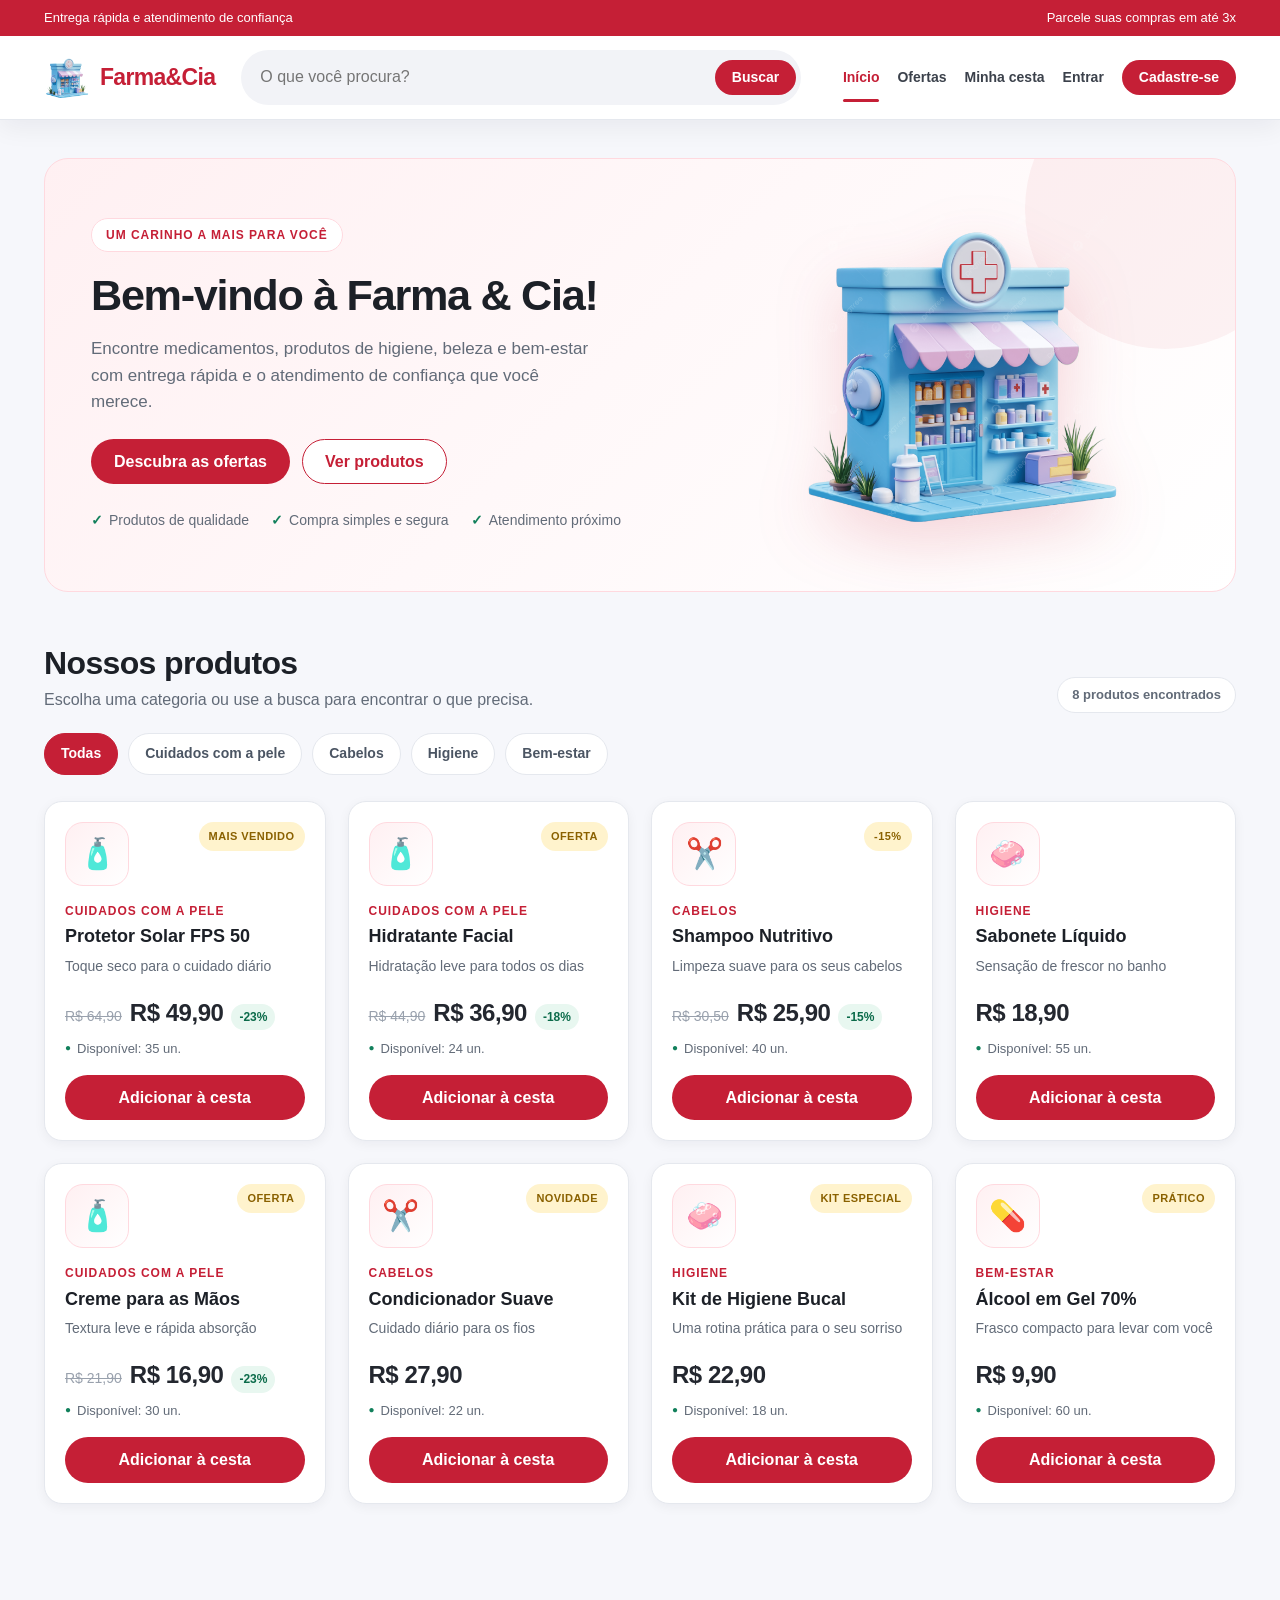
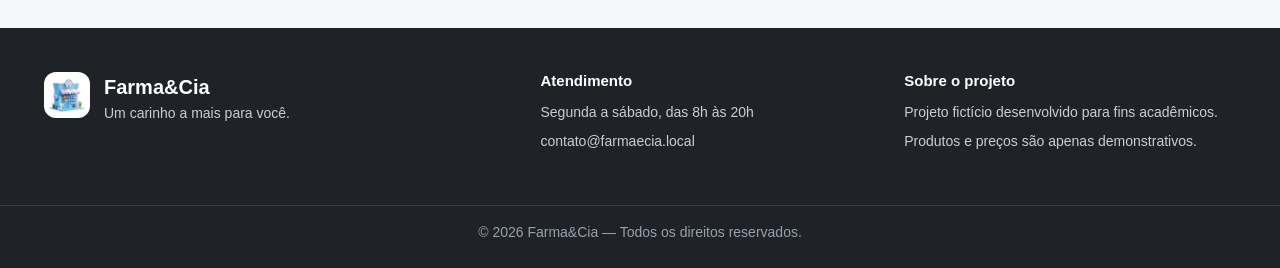
==== docs/index.html @ a73f828a "Versao estatica para GitHub Pages: loja, ofertas, cesta, login simulado e pedidos" ====
<!DOCTYPE html>
<html lang="pt-BR">
<head>
    <meta charset="utf-8" />
    <meta name="viewport" content="width=device-width, initial-scale=1.0" />
    <meta name="description" content="Farma&Cia — sua farmácia de confiança. Medicamentos, higiene, beleza e bem-estar com entrega rápida." />
    <title>Loja - Farma&Cia</title>
    <link rel="icon" type="image/png" href="images/logo-farma.png" />
    <link rel="stylesheet" href="css/site.css" />
</head>
<body>

    <a class="pular-conteudo" href="#conteudo">Pular para o conteúdo</a>

    <header class="cabecalho" id="cabecalho"></header>

    <main id="conteudo" class="conteudo">

        <section class="hero">
            <div class="hero-texto">
                <span class="hero-etiqueta">Um carinho a mais para você</span>
                <h1>Bem-vindo à Farma &amp; Cia!</h1>
                <p>
                    Encontre medicamentos, produtos de higiene, beleza e bem-estar
                    com entrega rápida e o atendimento de confiança que você merece.
                </p>
                <div class="hero-acoes">
                    <a class="botao" href="ofertas.html">Descubra as ofertas</a>
                    <a class="botao botao-secundario" href="#produtos">Ver produtos</a>
                </div>
                <ul class="hero-vantagens">
                    <li>Produtos de qualidade</li>
                    <li>Compra simples e segura</li>
                    <li>Atendimento próximo</li>
                </ul>
            </div>
            <div class="hero-imagem">
                <img src="images/logo-farma.png" alt="Ilustração de uma farmácia colorida" />
            </div>
        </section>

        <section class="secao" id="produtos">
            <div class="secao-cabecalho">
                <div>
                    <h2>Nossos produtos</h2>
                    <p>Escolha uma categoria ou use a busca para encontrar o que precisa.</p>
                </div>
                <span class="resultado" id="resultado"></span>
            </div>

            <div class="filtros" aria-label="Filtrar por categoria" id="filtros"></div>

            <div class="grade-produtos" id="grade-produtos"></div>

            <div class="estado-vazio" id="estado-vazio" style="display:none">
                <span class="icone" aria-hidden="true">🔎</span>
                <h2>Nenhum produto encontrado</h2>
                <p>Tente outra busca ou escolha uma categoria diferente.</p>
                <a class="botao" href="index.html">Ver todos os produtos</a>
            </div>
        </section>

    </main>

    <footer class="rodape" id="rodape"></footer>

    <script src="js/app.js"></script>
    <script>farmaApp.iniciarIndex();</script>

</body>
</html>
---- docs/css/site.css ----
﻿/* ============================================================
   Farma&Cia — folha de estilo principal
   Paleta: vermelho #c51f36 | fundo claro #f6f7fb
   ============================================================ */

:root {
    --vermelho: #c51f36;
    --vermelho-escuro: #99182b;
    --rosa: #fff0f2;
    --rosa-borda: #ffd9df;
    --texto: #23272f;
    --texto-suave: #626b78;
    --borda: #e5e8ee;
    --fundo: #f6f7fb;
    --branco: #ffffff;
    --verde: #12805c;
    --verde-fundo: #e8f7f0;
    --raio: 16px;
    --sombra: 0 14px 34px rgba(15, 23, 42, 0.09);
    --sombra-leve: 0 3px 12px rgba(15, 23, 42, 0.05);
}

*,
*::before,
*::after {
    box-sizing: border-box;
}

html {
    scroll-behavior: smooth;
}

body {
    margin: 0;
    padding: 0;
    color: var(--texto);
    background-color: var(--fundo);
    font-family: "Segoe UI", Roboto, "Helvetica Neue", Arial, sans-serif;
    line-height: 1.55;
    -webkit-font-smoothing: antialiased;
}

h1,
h2,
h3,
h4 {
    margin: 0 0 0.5em;
    line-height: 1.2;
    color: #1c2027;
}

h1 {
    font-size: clamp(1.9rem, 3.4vw, 2.7rem);
    letter-spacing: -0.03em;
}

h2 {
    font-size: clamp(1.5rem, 2.6vw, 2rem);
    letter-spacing: -0.02em;
}

h3 {
    font-size: 1.15rem;
}

p {
    margin: 0 0 1em;
}

a {
    color: inherit;
    text-decoration: none;
}

img {
    max-width: 100%;
    display: block;
}

ul,
ol {
    margin: 0;
    padding: 0;
}

button,
input,
select,
textarea {
    font: inherit;
}

/* ------------------------------------------------------------
   Acessibilidade
   ------------------------------------------------------------ */

.visualmente-oculto {
    position: absolute !important;
    width: 1px;
    height: 1px;
    padding: 0;
    margin: -1px;
    overflow: hidden;
    clip: rect(0, 0, 0, 0);
    white-space: nowrap;
    border: 0;
}

.pular-conteudo {
    position: absolute;
    left: -999px;
    top: 8px;
    z-index: 200;
    padding: 10px 16px;
    border-radius: 8px;
    background: var(--vermelho);
    color: #fff;
    font-weight: 700;
}

.pular-conteudo:focus {
    left: 16px;
}

:focus-visible {
    outline: 3px solid rgba(197, 31, 54, 0.28);
    outline-offset: 2px;
}

/* ------------------------------------------------------------
   Cabeçalho e navegação
   ------------------------------------------------------------ */

.faixa-topo {
    background: var(--vermelho);
    color: #fff;
    font-size: 13px;
}

.faixa-topo-conteudo {
    display: flex;
    justify-content: space-between;
    align-items: center;
    gap: 16px;
    padding-top: 8px;
    padding-bottom: 8px;
}

.cabecalho {
    position: sticky;
    top: 0;
    z-index: 100;
    background: var(--branco);
    border-bottom: 1px solid var(--borda);
    box-shadow: 0 8px 24px rgba(15, 23, 42, 0.06);
}

.navegacao {
    width: 100%;
    max-width: 1240px;
    margin: 0 auto;
    padding-right: 24px;
    padding-left: 24px;
}

.navegacao-principal {
    display: flex;
    align-items: center;
    gap: 26px;
    padding-top: 14px;
    padding-bottom: 14px;
}

.marca {
    display: flex;
    align-items: center;
    gap: 10px;
    color: var(--vermelho);
    font-size: 23px;
    font-weight: 800;
    letter-spacing: -0.03em;
    white-space: nowrap;
}

.marca strong {
    font-weight: 800;
}

.logo-farma {
    width: 46px;
    height: 46px;
    object-fit: contain;
}

.form-pesquisa {
    display: flex;
    flex: 1 1 260px;
    align-items: center;
    gap: 8px;
    max-width: 560px;
    padding: 4px 4px 4px 18px;
    background: #f2f3f7;
    border: 1px solid transparent;
    border-radius: 999px;
    transition: background 0.18s, border-color 0.18s, box-shadow 0.18s;
}

.form-pesquisa:focus-within {
    background: #fff;
    border-color: rgba(197, 31, 54, 0.35);
    box-shadow: 0 0 0 4px rgba(197, 31, 54, 0.08);
}

.barra-pesquisa {
    flex: 1;
    min-width: 0;
    padding: 10px 0 !important;
    border: 0 !important;
    border-radius: 0 !important;
    background: transparent !important;
    outline: none;
}

.menu-acoes {
    display: flex;
    align-items: center;
    gap: 18px;
    margin-left: auto;
    list-style: none;
}

.menu-acoes li {
    display: flex;
    align-items: center;
}

.menu-acoes form {
    margin: 0;
}

.menu-link {
    position: relative;
    padding: 6px 0;
    color: #3b414b;
    font-size: 14px;
    font-weight: 600;
}

.menu-link:hover,
.menu-link.ativo {
    color: var(--vermelho);
}

.menu-link.ativo::after {
    content: "";
    position: absolute;
    right: 0;
    bottom: -8px;
    left: 0;
    height: 3px;
    border-radius: 3px;
    background: var(--vermelho);
}

.link-carrinho {
    display: flex;
    align-items: center;
    gap: 6px;
}

.badge-carrinho {
    display: inline-grid;
    place-items: center;
    min-width: 20px;
    height: 20px;
    padding: 0 5px;
    border-radius: 999px;
    background: var(--vermelho);
    color: #fff;
    font-size: 11px;
    font-weight: 800;
}

.menu-usuario {
    max-width: 220px;
    color: var(--texto-suave);
    font-size: 14px;
}

.menu-usuario strong {
    display: inline-block;
    max-width: 130px;
    overflow: hidden;
    color: var(--texto);
    font-weight: 700;
    text-overflow: ellipsis;
    vertical-align: bottom;
    white-space: nowrap;
}

/* ------------------------------------------------------------
   Botões
   ------------------------------------------------------------ */

button,
.botao {
    display: inline-flex;
    align-items: center;
    justify-content: center;
    gap: 8px;
    padding: 12px 22px;
    border: 1px solid transparent;
    border-radius: 999px;
    background: var(--vermelho);
    color: #fff;
    font-weight: 700;
    line-height: 1.2;
    text-align: center;
    cursor: pointer;
    transition: background 0.18s, color 0.18s, border-color 0.18s, transform 0.18s, box-shadow 0.18s;
}

button:hover,
.botao:hover {
    background: var(--vermelho-escuro);
    color: #fff;
    transform: translateY(-1px);
    box-shadow: 0 8px 18px rgba(197, 31, 54, 0.2);
}

button:disabled {
    cursor: not-allowed;
    opacity: 0.55;
    transform: none;
    box-shadow: none;
}

.botao-pequeno {
    padding: 8px 16px;
    font-size: 14px;
}

.botao-bloco {
    width: 100%;
}

.botao-secundario {
    background: #fff;
    border-color: var(--vermelho);
    color: var(--vermelho);
}

.botao-secundario:hover {
    background: var(--rosa);
    border-color: var(--vermelho-escuro);
    color: var(--vermelho-escuro);
    box-shadow: none;
}

.botao-contorno {
    background: transparent;
    border-color: var(--borda);
    color: var(--texto-suave);
}

.botao-contorno:hover {
    background: #f2f3f7;
    border-color: #d5d9e1;
    color: var(--texto);
    box-shadow: none;
}

/* ------------------------------------------------------------
   Conteúdo principal
   ------------------------------------------------------------ */

.conteudo {
    width: 100%;
    max-width: 1240px;
    min-height: 65vh;
    margin: 0 auto;
    padding: 38px 24px 64px;
}

.conteudo a:not(.botao):not(.filtro-pill):not(.atalho) {
    color: var(--vermelho);
    font-weight: 600;
}

.conteudo a:not(.botao):not(.filtro-pill):not(.atalho):hover {
    text-decoration: underline;
}

.titulo-pagina {
    margin-bottom: 4px;
}

.link-voltar {
    display: inline-block;
    margin-bottom: 22px;
    font-size: 14px;
}

.mensagem {
    margin-top: 20px;
    padding: 14px 18px;
    border: 1px solid #b9e6d3;
    border-radius: 12px;
    background: var(--verde-fundo);
    color: #0b6b4a;
    font-weight: 600;
}

/* ------------------------------------------------------------
   Banner da página inicial
   ------------------------------------------------------------ */

.hero {
    position: relative;
    display: grid;
    grid-template-columns: 1.15fr 0.85fr;
    gap: 32px;
    align-items: center;
    padding: 46px;
    overflow: hidden;
    border: 1px solid var(--rosa-borda);
    border-radius: 24px;
    background: linear-gradient(135deg, #fff0f2 0%, #fff8f9 48%, #ffffff 100%);
}

.hero::after {
    content: "";
    position: absolute;
    top: -90px;
    right: -70px;
    width: 280px;
    height: 280px;
    border-radius: 50%;
    background: rgba(197, 31, 54, 0.05);
    pointer-events: none;
}

.hero-texto {
    position: relative;
    z-index: 1;
}

.hero-etiqueta {
    display: inline-flex;
    align-items: center;
    gap: 8px;
    padding: 7px 14px;
    border: 1px solid var(--rosa-borda);
    border-radius: 999px;
    background: #fff;
    color: var(--vermelho);
    font-size: 12px;
    font-weight: 800;
    letter-spacing: 0.08em;
    text-transform: uppercase;
}

.hero h1 {
    margin: 18px 0 14px;
}

.hero p {
    max-width: 54ch;
    color: var(--texto-suave);
    font-size: 17px;
}

.hero-acoes {
    display: flex;
    flex-wrap: wrap;
    gap: 12px;
    margin-top: 24px;
}

.hero-vantagens {
    display: flex;
    flex-wrap: wrap;
    gap: 10px 22px;
    margin-top: 26px;
    color: var(--texto-suave);
    font-size: 14px;
    list-style: none;
}

.hero-vantagens li::before {
    content: "✓";
    margin-right: 6px;
    color: var(--verde);
    font-weight: 800;
}

.hero-imagem {
    position: relative;
    z-index: 1;
    display: flex;
    justify-content: center;
}

.hero-imagem img {
    width: min(340px, 100%);
    filter: drop-shadow(0 22px 32px rgba(197, 31, 54, 0.18));
}

/* ------------------------------------------------------------
   Seções e filtros
   ------------------------------------------------------------ */

.secao {
    margin-top: 52px;
}

.secao-cabecalho {
    display: flex;
    flex-wrap: wrap;
    align-items: flex-end;
    justify-content: space-between;
    gap: 16px;
    margin-bottom: 20px;
}

.secao-cabecalho h2 {
    margin: 0;
}

.secao-cabecalho p {
    margin: 6px 0 0;
    color: var(--texto-suave);
}

.resultado {
    display: inline-flex;
    align-items: center;
    gap: 6px;
    padding: 7px 14px;
    border: 1px solid var(--borda);
    border-radius: 999px;
    background: #fff;
    color: var(--texto-suave);
    font-size: 13px;
    font-weight: 600;
}

.filtros {
    display: flex;
    flex-wrap: wrap;
    align-items: center;
    gap: 10px;
    margin: 18px 0 26px;
}

.filtro-pill {
    display: inline-flex;
    align-items: center;
    padding: 9px 16px;
    border: 1px solid var(--borda);
    border-radius: 999px;
    background: #fff;
    color: #4b5563;
    font-size: 14px;
    font-weight: 600;
    transition: background 0.18s, border-color 0.18s, color 0.18s;
}

.filtro-pill:hover {
    border-color: #f0b8c2;
    color: var(--vermelho);
}

.filtro-pill.ativo {
    border-color: var(--vermelho);
    background: var(--vermelho);
    color: #fff;
}

/* ------------------------------------------------------------
   Grade e cartões de produto
   ------------------------------------------------------------ */

.grade-produtos {
    display: grid;
    grid-template-columns: repeat(auto-fill, minmax(240px, 1fr));
    gap: 22px;
}

.produto-card {
    display: flex;
    flex-direction: column;
    padding: 20px;
    border: 1px solid var(--borda);
    border-radius: 18px;
    background: #fff;
    box-shadow: var(--sombra-leve);
    transition: transform 0.18s, box-shadow 0.18s, border-color 0.18s;
}

.produto-card:hover {
    border-color: #f1c8cf;
    box-shadow: var(--sombra);
    transform: translateY(-4px);
}

.produto-topo {
    display: flex;
    align-items: flex-start;
    justify-content: space-between;
    gap: 10px;
    margin-bottom: 16px;
}

.produto-ilustracao {
    display: grid;
    place-items: center;
    width: 64px;
    height: 64px;
    border: 1px solid var(--rosa-borda);
    border-radius: 18px;
    background: linear-gradient(135deg, var(--rosa), #fff);
    font-size: 30px;
}

.produto-selo {
    padding: 6px 10px;
    border-radius: 999px;
    background: #fff3cd;
    color: #8a6100;
    font-size: 11px;
    font-weight: 800;
    letter-spacing: 0.04em;
    text-transform: uppercase;
}

.produto-categoria {
    margin: 0 0 6px;
    color: var(--vermelho);
    font-size: 12px;
    font-weight: 700;
    letter-spacing: 0.08em;
    text-transform: uppercase;
}

.produto-card h3 {
    margin: 0 0 8px;
    font-size: 18px;
}

.produto-descricao {
    flex: 1;
    margin: 0 0 16px;
    color: var(--texto-suave);
    font-size: 14px;
}

.produto-precos {
    display: flex;
    flex-wrap: wrap;
    align-items: baseline;
    gap: 8px;
    margin-bottom: 8px;
}

.preco-anterior {
    color: #99a1ad;
    font-size: 14px;
    text-decoration: line-through;
}

.produto-preco {
    color: var(--texto);
    font-size: 24px;
    font-weight: 800;
    letter-spacing: -0.02em;
}

.produto-desconto {
    padding: 4px 8px;
    border-radius: 999px;
    background: var(--verde-fundo);
    color: #0b6b4a;
    font-size: 12px;
    font-weight: 800;
}

.produto-estoque {
    margin: 0 0 16px;
    color: var(--texto-suave);
    font-size: 13px;
}

.produto-estoque.disponivel::before {
    content: "●";
    margin-right: 6px;
    color: var(--verde);
    font-size: 10px;
    vertical-align: 2px;
}

.produto-estoque.esgotado {
    color: #b42318;
    font-weight: 600;
}

.produto-card form {
    margin-top: auto;
}

/* ------------------------------------------------------------
   Estados vazios e páginas internas
   ------------------------------------------------------------ */

.estado-vazio {
    padding: 62px 24px;
    border: 1px dashed #d8dce4;
    border-radius: 20px;
    background: #fff;
    color: var(--texto-suave);
    text-align: center;
}

.estado-vazio .icone {
    display: block;
    margin-bottom: 12px;
    font-size: 46px;
}

.estado-vazio h1 {
    font-size: 28px;
}

.estado-vazio h2 {
    margin-bottom: 8px;
}

.estado-vazio .botao {
    margin-top: 12px;
}

.pagina-cabecalho {
    margin-bottom: 28px;
}

.pagina-cabecalho h1 {
    margin: 10px 0;
}

.pagina-cabecalho p {
    color: var(--texto-suave);
    font-size: 17px;
}

.etiqueta {
    display: inline-flex;
    align-items: center;
    padding: 6px 12px;
    border-radius: 999px;
    background: var(--rosa);
    color: var(--vermelho);
    font-size: 12px;
    font-weight: 800;
    letter-spacing: 0.08em;
    text-transform: uppercase;
}

/* ------------------------------------------------------------
   Formulários e cartões
   ------------------------------------------------------------ */

.cartao {
    padding: 28px;
    border: 1px solid var(--borda);
    border-radius: 20px;
    background: #fff;
    box-shadow: var(--sombra-leve);
}

.pagina-estreita {
    max-width: 540px;
    margin: 0 auto;
}

.formulario-cartao h1 {
    font-size: 28px;
}

.formulario-cartao form {
    margin-top: 22px;
}

.campo {
    margin-bottom: 16px;
}

.campo label {
    display: block;
    margin-bottom: 6px;
    color: #343a43;
    font-size: 14px;
    font-weight: 700;
}

input[type="text"],
input[type="search"],
input[type="email"],
input[type="password"],
input[type="number"],
select,
textarea {
    width: 100%;
    padding: 12px 14px;
    border: 1px solid var(--borda);
    border-radius: 10px;
    background: #fff;
    color: var(--texto);
    transition: border-color 0.18s, box-shadow 0.18s;
}

input[type="text"]:focus,
input[type="search"]:focus,
input[type="email"]:focus,
input[type="password"]:focus,
input[type="number"]:focus,
select:focus,
textarea:focus {
    border-color: rgba(197, 31, 54, 0.5);
    box-shadow: 0 0 0 4px rgba(197, 31, 54, 0.08);
    outline: none;
}

textarea {
    min-height: 100px;
    resize: vertical;
}

.campo-checkbox {
    display: flex;
    align-items: center;
    gap: 10px;
    margin: 8px 0 18px;
    font-weight: 600;
}

.campo-checkbox input {
    width: 18px;
    height: 18px;
    accent-color: var(--vermelho);
}

.formulario-admin {
    max-width: 720px;
}

.texto-auxiliar {
    margin: 20px 0 0;
    color: var(--texto-suave);
    font-size: 14px;
    text-align: center;
}

.aviso-admin {
    margin-top: 18px;
    border-color: #f0dcab;
    background: #fffaf0;
}

.aviso-admin h2,
.aviso-admin h3 {
    margin-top: 0;
    font-size: 16px;
}

.aviso-admin p {
    margin-bottom: 6px;
    font-size: 14px;
}

.validacao,
.validation-summary-errors {
    margin-bottom: 16px;
    padding: 12px 14px;
    border: 1px solid #f3c1bd;
    border-radius: 10px;
    background: #fdf0ef;
    color: #b42318;
    font-size: 14px;
}

.validacao ul,
.validation-summary-errors ul {
    margin: 0;
    padding-left: 18px;
}

.validacao:empty,
.validacao ul:empty,
.validation-summary-valid {
    display: none;
}

.field-validation-error,
.text-danger {
    display: block;
    margin-top: 5px;
    color: #b42318;
    font-size: 13px;
}

/* ------------------------------------------------------------
   Tabelas
   ------------------------------------------------------------ */

.tabela-responsiva {
    overflow-x: auto;
    border: 1px solid var(--borda);
    border-radius: 16px;
    background: #fff;
    box-shadow: var(--sombra-leve);
}

table {
    width: 100%;
    border-collapse: collapse;
}

.tabela {
    min-width: 660px;
}

.tabela th,
.tabela td {
    padding: 14px 16px;
    border-bottom: 1px solid #eef0f4;
    text-align: left;
    vertical-align: middle;
}

.tabela th {
    background: #fafbfc;
    color: #6b7280;
    font-size: 12px;
    font-weight: 700;
    letter-spacing: 0.06em;
    text-transform: uppercase;
}

.tabela tbody tr:last-child td {
    border-bottom: 0;
}

.tabela tbody tr:hover {
    background: #fcfcfd;
}

.tabela form {
    display: inline-block;
    margin: 0;
}

.tabela .botao,
.tabela button {
    white-space: nowrap;
}

.tabela-produtos td:nth-child(1),
.tabela-produtos td:nth-child(4),
.tabela-produtos td:nth-child(5),
.tabela-produtos td:nth-child(6) {
    white-space: nowrap;
}

/* ------------------------------------------------------------
   Cesta e pedidos
   ------------------------------------------------------------ */

.resumo-compra {
    display: flex;
    flex-wrap: wrap;
    align-items: center;
    justify-content: flex-end;
    gap: 24px;
    margin-top: 20px;
    padding: 20px 24px;
    border: 1px solid var(--borda);
    border-radius: 16px;
    background: #fff;
    box-shadow: var(--sombra-leve);
}

.resumo-compra .total {
    margin: 0;
    font-size: 17px;
}

.resumo-compra strong {
    color: var(--vermelho);
    font-size: 26px;
    letter-spacing: -0.02em;
}

.lista-pedidos {
    display: grid;
    gap: 18px;
}

.pedido-card header {
    display: flex;
    flex-wrap: wrap;
    align-items: center;
    justify-content: space-between;
    gap: 12px;
    margin-bottom: 8px;
}

.pedido-card h2 {
    margin: 0;
    font-size: 20px;
}

.status {
    display: inline-flex;
    align-items: center;
    padding: 6px 12px;
    border-radius: 999px;
    background: #eef2ff;
    color: #3730a3;
    font-size: 12px;
    font-weight: 800;
    text-transform: uppercase;
}

.pedido-itens {
    margin: 14px 0;
    border-top: 1px solid #eef0f4;
    border-bottom: 1px solid #eef0f4;
    list-style: none;
}

.pedido-itens li {
    display: flex;
    justify-content: space-between;
    gap: 16px;
    padding: 9px 0;
    border-bottom: 1px dashed #eef0f4;
    font-size: 14px;
}

.pedido-itens li:last-child {
    border-bottom: 0;
}

.pedido-total {
    margin: 0;
    font-size: 18px;
    text-align: right;
}

/* ------------------------------------------------------------
   Painel administrativo
   ------------------------------------------------------------ */

.estatisticas {
    display: grid;
    grid-template-columns: repeat(auto-fit, minmax(180px, 1fr));
    gap: 18px;
    margin: 26px 0;
}

.estatistica {
    padding: 22px;
    border: 1px solid var(--borda);
    border-radius: 18px;
    background: #fff;
    box-shadow: var(--sombra-leve);
}

.estatistica span {
    display: block;
    margin-bottom: 8px;
    color: var(--texto-suave);
    font-size: 13px;
    font-weight: 600;
}

.estatistica strong {
    color: var(--vermelho);
    font-size: 30px;
    letter-spacing: -0.03em;
}

.estatisticas .estatistica:last-child strong {
    font-size: 24px;
}

.atalhos-admin {
    display: grid;
    grid-template-columns: repeat(auto-fit, minmax(220px, 1fr));
    gap: 16px;
}

.atalho {
    display: block;
    padding: 20px;
    border: 1px solid var(--borda);
    border-radius: 16px;
    background: #fff;
    font-weight: 700;
    box-shadow: var(--sombra-leve);
    transition: transform 0.18s, border-color 0.18s, box-shadow 0.18s;
}

.atalho span {
    display: block;
    margin-top: 6px;
    color: var(--texto-suave);
    font-size: 14px;
    font-weight: 400;
}

.atalho:hover {
    border-color: #f1c8cf;
    box-shadow: var(--sombra);
    transform: translateY(-3px);
}

/* ------------------------------------------------------------
   Rodapé
   ------------------------------------------------------------ */

.rodape {
    margin-top: 60px;
    background: #1f2328;
    color: #c9ced6;
}

.rodape-conteudo {
    display: grid;
    grid-template-columns: 1.4fr 1fr 1fr;
    gap: 32px;
    max-width: 1240px;
    margin: 0 auto;
    padding: 44px 24px;
}

.rodape h3 {
    margin-bottom: 12px;
    color: #fff;
    font-size: 15px;
}

.rodape p {
    margin: 0 0 8px;
    font-size: 14px;
}

.rodape-marca {
    display: flex;
    align-items: flex-start;
    gap: 14px;
}

.rodape-marca img {
    width: 46px;
    height: 46px;
    padding: 4px;
    border-radius: 12px;
    background: #fff;
    object-fit: contain;
}

.rodape-marca strong {
    color: #fff;
    font-size: 20px;
}

.rodape-base {
    padding: 16px 24px;
    border-top: 1px solid rgba(255, 255, 255, 0.12);
    color: #98a0ab;
    font-size: 13px;
    text-align: center;
}

/* ------------------------------------------------------------
   Responsividade
   ------------------------------------------------------------ */

@media (max-width: 1024px) {
    .hero {
        grid-template-columns: 1fr;
        padding: 36px;
    }

    .hero-imagem {
        order: -1;
    }

    .hero-imagem img {
        width: 220px;
    }

    .navegacao-principal {
        flex-wrap: wrap;
        gap: 14px;
    }

    .menu-acoes {
        gap: 12px;
        margin-left: auto;
    }

    .menu-link {
        font-size: 13px;
    }

    .menu-acoes .menu-usuario {
        display: none;
    }

    .form-pesquisa {
        order: 3;
        flex-basis: 100%;
        max-width: none;
    }
}

@media (max-width: 720px) {
    .faixa-topo-conteudo {
        justify-content: center;
    }

    .faixa-topo-conteudo span:last-child {
        display: none;
    }

    .navegacao {
        padding-right: 16px;
        padding-left: 16px;
    }

    .conteudo {
        padding: 26px 16px 48px;
    }

    .menu-acoes {
        flex-wrap: wrap;
        justify-content: flex-end;
        gap: 12px;
    }

    .menu-link.ativo::after {
        display: none;
    }

    .hero {
        padding: 28px 20px;
        border-radius: 18px;
    }

    .hero h1 {
        font-size: 2rem;
    }

    .grade-produtos {
        grid-template-columns: repeat(auto-fill, minmax(200px, 1fr));
    }

    .rodape-conteudo {
        grid-template-columns: 1fr;
        padding: 32px 20px;
    }

    .secao-cabecalho {
        align-items: flex-start;
        flex-direction: column;
    }
}

@media (max-width: 520px) {
    .marca {
        font-size: 20px;
    }

    .logo-farma {
        width: 40px;
        height: 40px;
    }

    .menu-acoes .menu-usuario {
        display: none;
    }

    .grade-produtos {
        grid-template-columns: 1fr;
    }

    .hero-vantagens {
        flex-direction: column;
        gap: 6px;
    }

    .resumo-compra {
        justify-content: space-between;
    }

    .resumo-compra strong {
        font-size: 22px;
    }
}
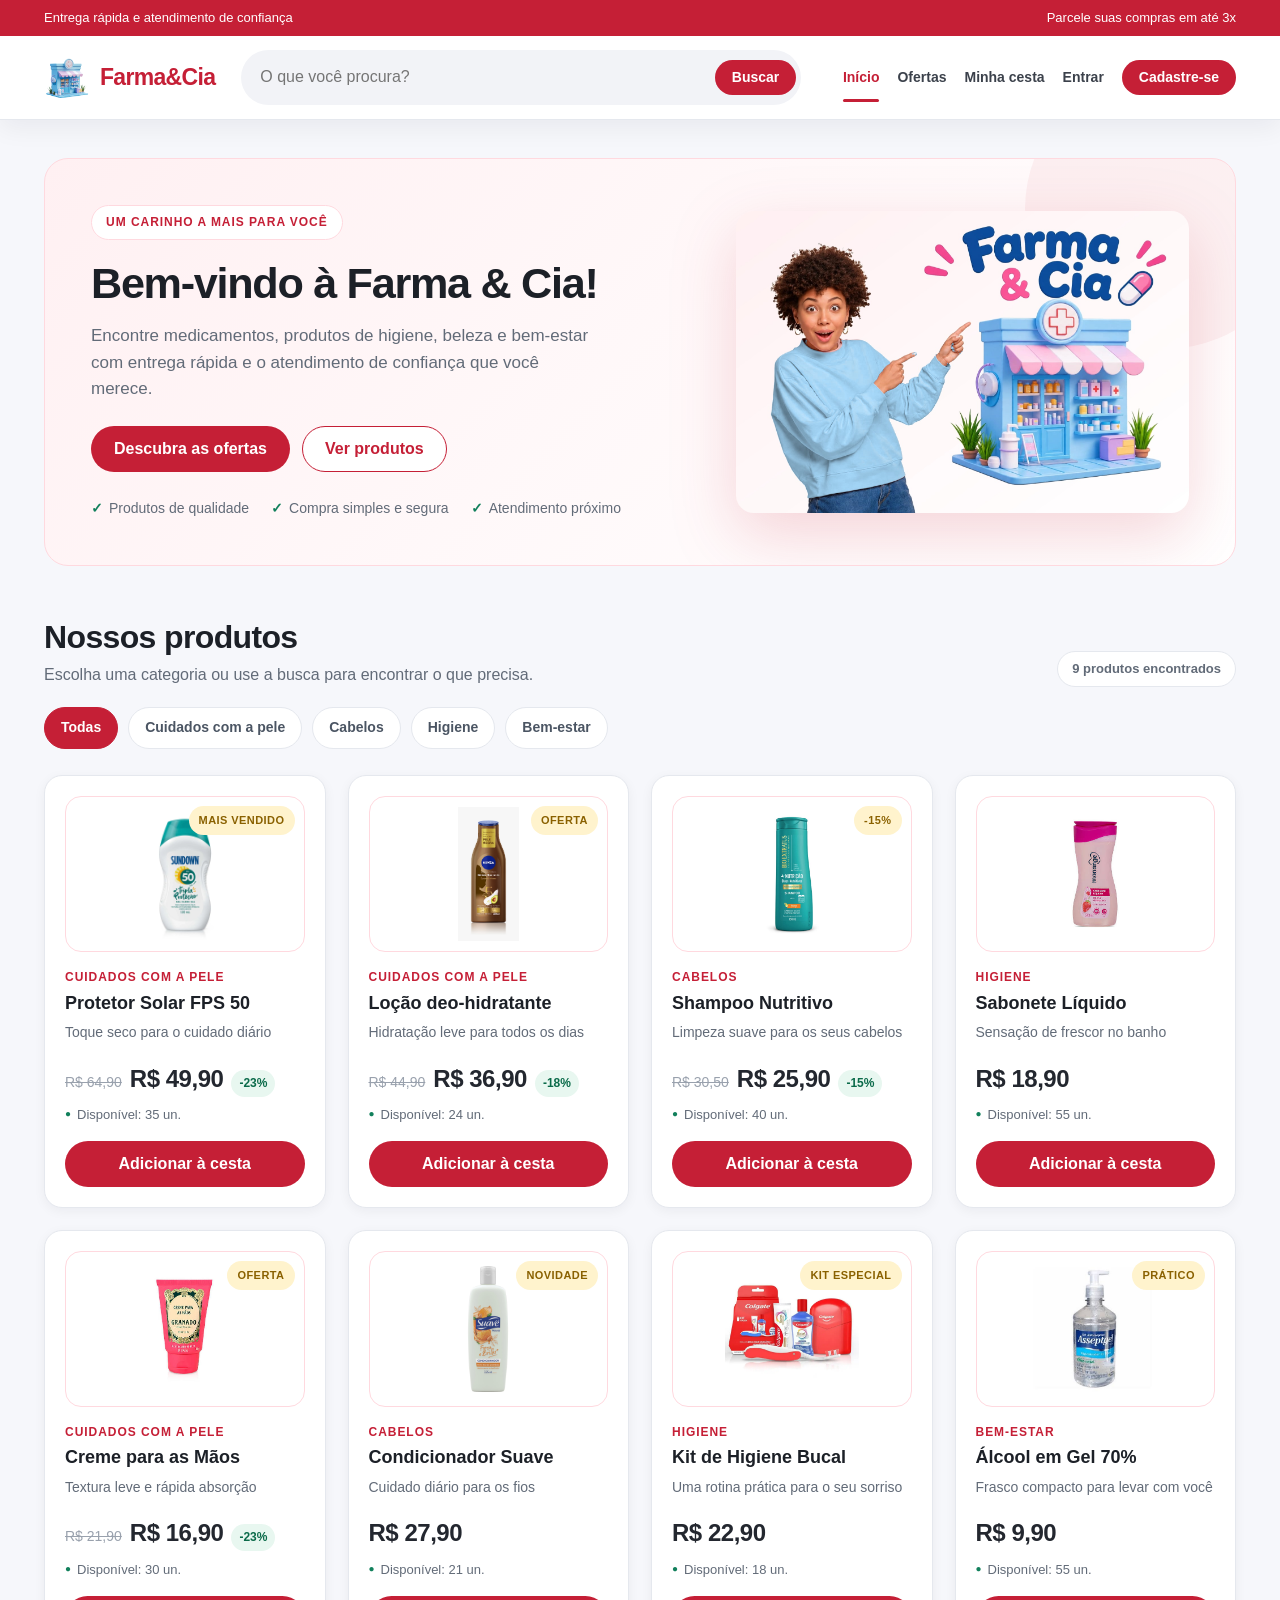
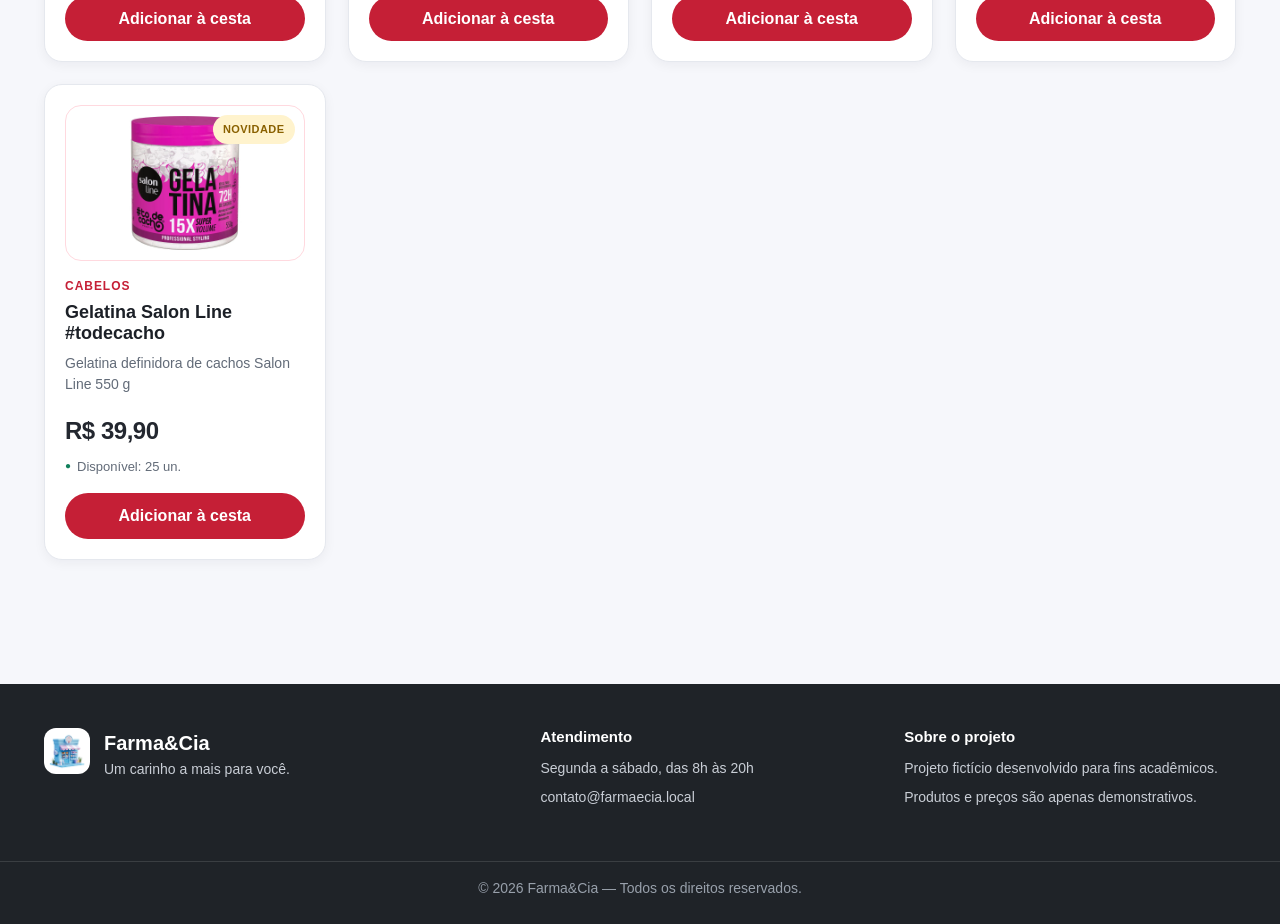
==== commit 2683f295: "Atualiza GitHub Pages com fotos do catálogo" ====
--- a/docs/index.html
+++ b/docs/index.html
@@ -35,7 +35,7 @@
                 </ul>
             </div>
             <div class="hero-imagem">
-                <img src="images/logo-farma.png" alt="Ilustração de uma farmácia colorida" />
+                <img src="images/banner-farma-cia.jpeg" alt="Mulher apontando para a Farma e Cia, com camisa azul-pastel" />
             </div>
         </section>
 
--- a/docs/css/site.css
+++ b/docs/css/site.css
@@ -502,7 +502,9 @@
 }
 
 .hero-imagem img {
-    width: min(340px, 100%);
+    width: min(520px, 100%);
+    border-radius: 18px;
+    object-fit: contain;
     filter: drop-shadow(0 22px 32px rgba(197, 31, 54, 0.18));
 }
 
@@ -621,6 +623,29 @@
     border-radius: 18px;
     background: linear-gradient(135deg, var(--rosa), #fff);
     font-size: 30px;
+}
+
+.produto-topo.produto-com-imagem {
+    position: relative;
+    display: block;
+}
+
+.produto-foto {
+    display: block;
+    width: 100%;
+    height: 156px;
+    padding: 10px;
+    border: 1px solid var(--rosa-borda);
+    border-radius: 16px;
+    background: #fff;
+    object-fit: contain;
+}
+
+.produto-com-imagem .produto-selo {
+    position: absolute;
+    top: 10px;
+    right: 10px;
+    max-width: calc(100% - 20px);
 }
 
 .produto-selo {
@@ -1198,7 +1223,7 @@
     }
 
     .hero-imagem img {
-        width: 220px;
+        width: min(560px, 100%);
     }
 
     .navegacao-principal {
